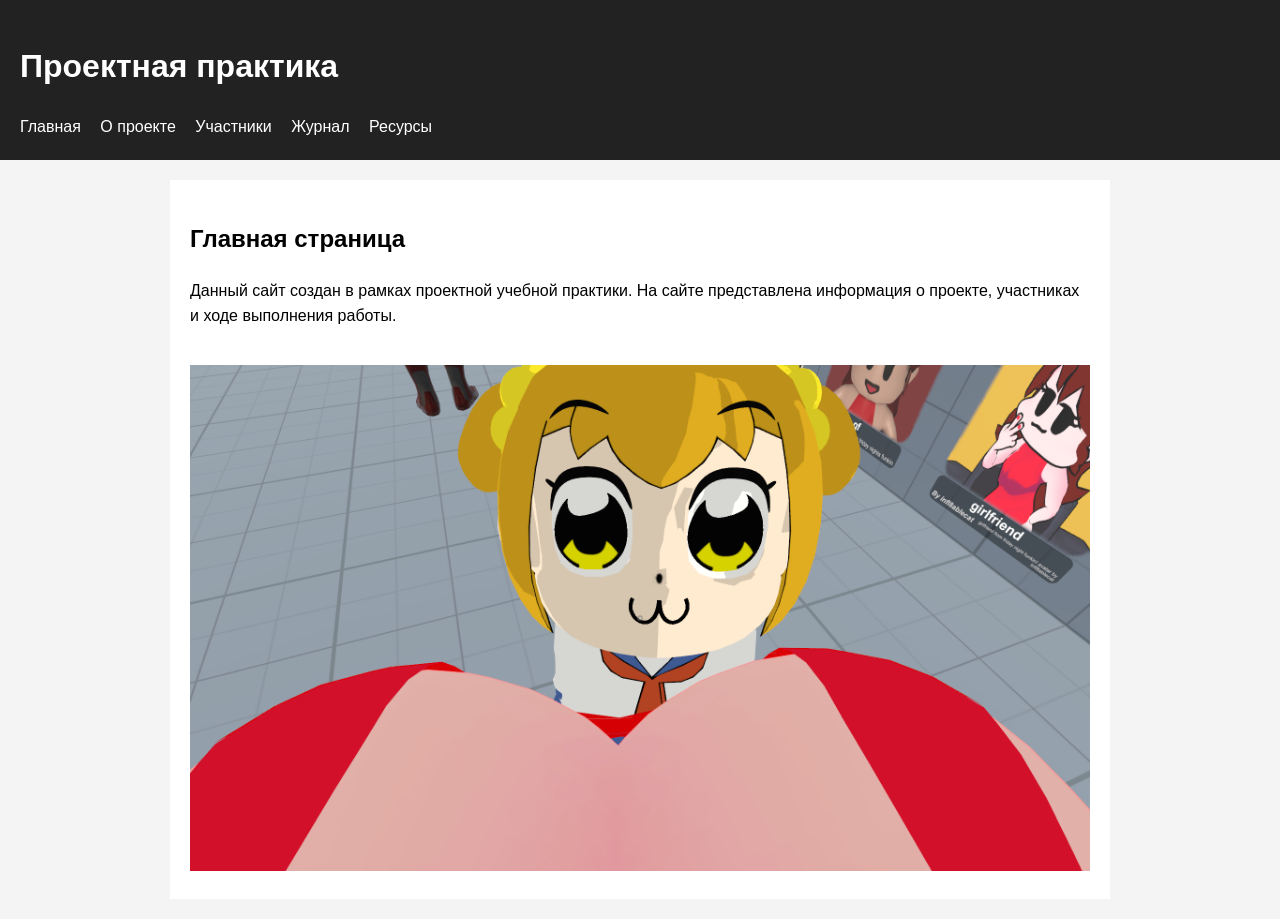
==== index.html @ d44448e4 "created website structure" ====
<!DOCTYPE html>
<html lang="ru">
<head>
    <meta charset="Windows 1251">
    <meta name="viewport" content="width=device-width, initial-scale=1.0">
    <title>��������� ��������</title>
    <link rel="stylesheet" href="style.css">
</head>
<body>

    <header>
        <h1>��������� ��������</h1>

        <nav>
            <a href="index.html">�������</a>
            <a href="about.html">� �������</a>
            <a href="team.html">���������</a>
            <a href="journal.html">������</a>
            <a href="resources.html">�������</a>
        </nav>
    </header>

    <main>
        <h2>������� ��������</h2>

        <p>
            ������ ���� ������ � ������ ��������� ������� ��������.
            �� ����� ������������ ���������� � �������,
            ���������� � ���� ���������� ������.
        </p>

        <img src="images/realpro.png" alt="project image">
    </main>

</body>
</html>
---- style.css ----
body {
    font-family: Arial, sans-serif;
    background-color: #f4f4f4;
    margin: 0;
    padding: 0;
    line-height: 1.6;
}

header {
    background-color: #222;
    color: white;
    padding: 20px;
}

nav {
    margin-top: 10px;
}

    nav a {
        color: white;
        text-decoration: none;
        margin-right: 15px;
    }

main {
    max-width: 900px;
    margin: 20px auto;
    background: white;
    padding: 20px;
}

img {
    width: 100%;
    margin-top: 20px;
}
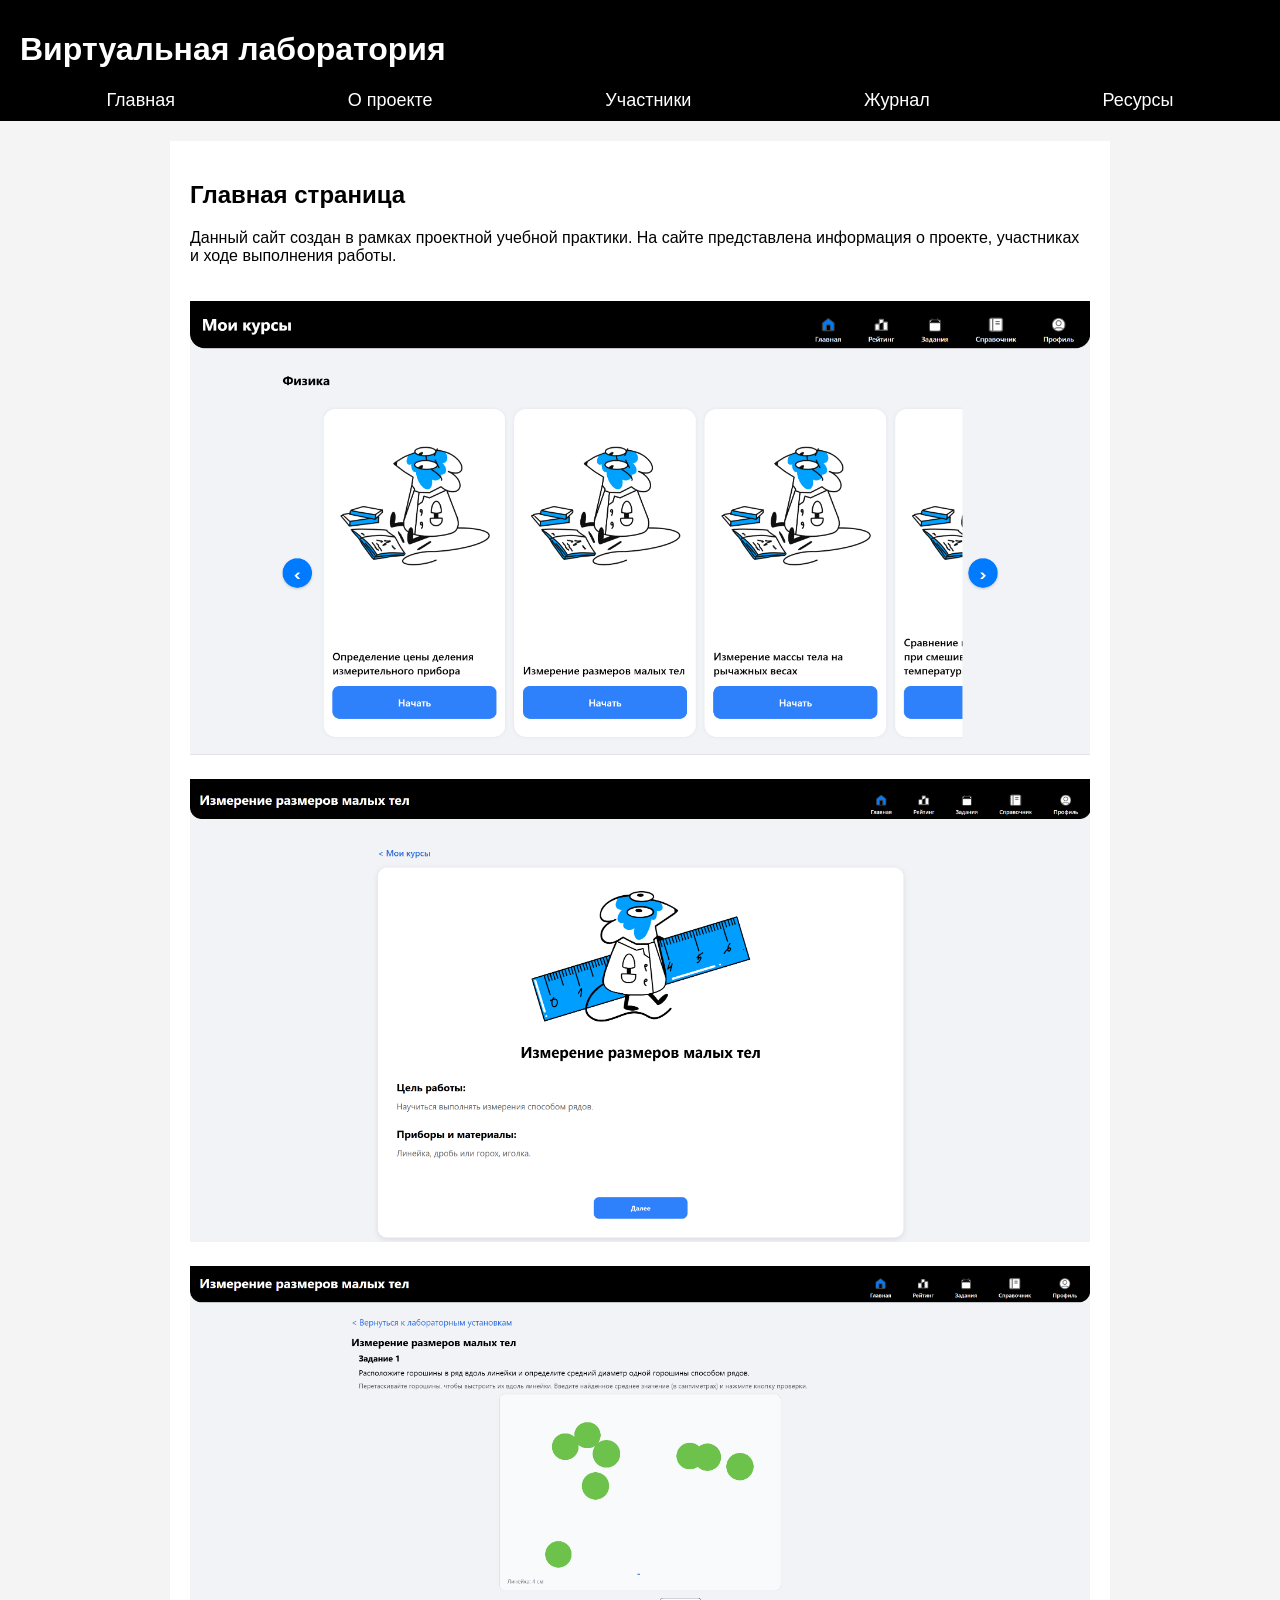
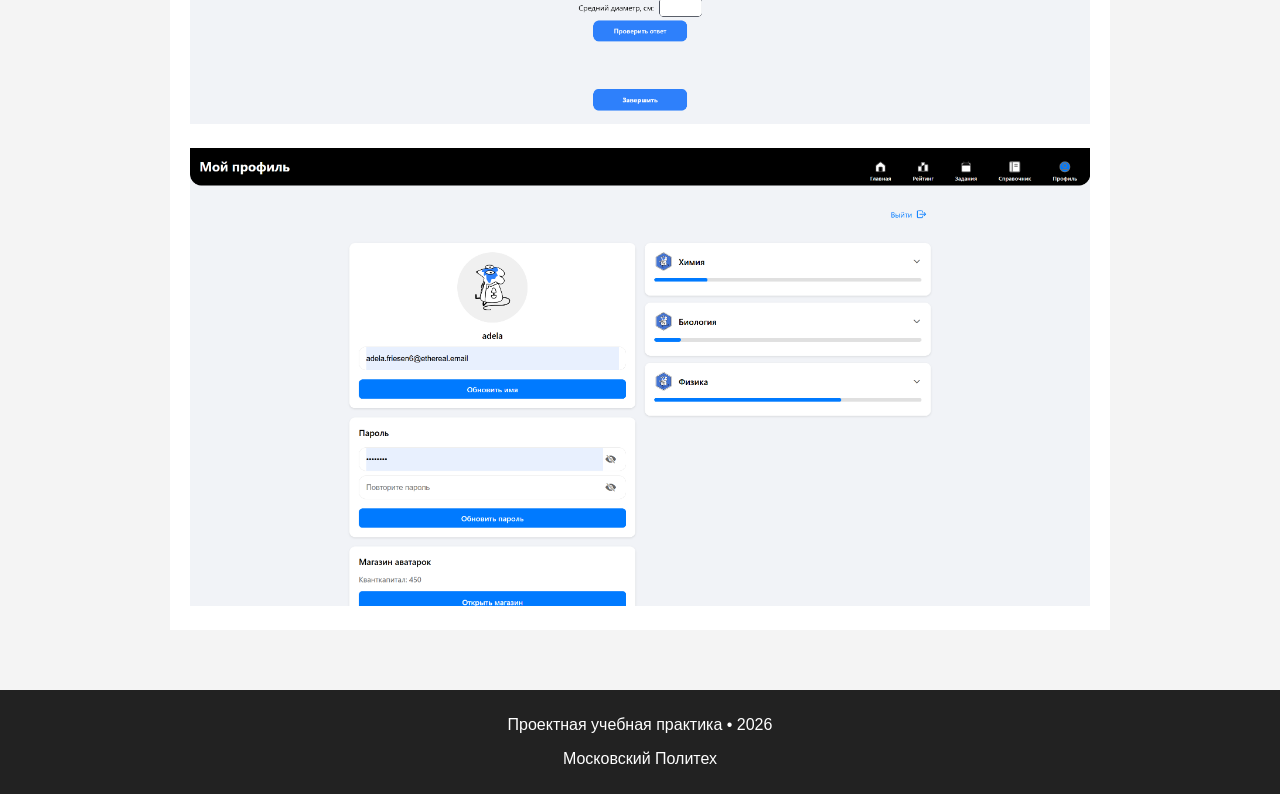
==== commit 0d622b6e: "refresh site info" ====
--- a/index.html
+++ b/index.html
@@ -9,7 +9,7 @@
 <body>
 
     <header>
-        <h1>��������� ��������</h1>
+        <h1>����������� �����������</h1>
 
         <nav>
             <a href="index.html">�������</a>
@@ -29,8 +29,14 @@
             ���������� � ���� ���������� ������.
         </p>
 
-        <img src="images/realpro.png" alt="project image">
+        <img src="images/mainScreen.png" alt="project image">
+        <img src="images/prevScreen.png" alt="project image">
+        <img src="images/labScreen.png" alt="project image">
+        <img src="images/profileScreen.png" alt="project image">
     </main>
-
+    <footer>
+        <p>��������� ������� �������� � 2026</p>
+        <p>���������� �������</p>
+    </footer>
 </body>
 </html>
--- a/style.css
+++ b/style.css
@@ -1,35 +1,53 @@
+html, body {
+    height: 100%;
+    margin: 0;
+}
 body {
+    display: flex;
+    flex-direction: column;
+    background-color: #f4f4f4;
     font-family: Arial, sans-serif;
-    background-color: #f4f4f4;
-    margin: 0;
-    padding: 0;
-    line-height: 1.6;
 }
-
+html {
+    overflow-y: scroll;
+}
 header {
-    background-color: #222;
+    background-color: #000;
     color: white;
-    padding: 20px;
+    padding: 10px 20px;
 }
 
 nav {
-    margin-top: 10px;
+    display: flex;
+    justify-content: space-around;
+    align-items: center;
+    width: 100%;
+    margin-top: 15px;
 }
 
     nav a {
         color: white;
         text-decoration: none;
-        margin-right: 15px;
+        font-size: 18px;
     }
 
 main {
+    flex: 1;
+    width: 100%;
     max-width: 900px;
     margin: 20px auto;
+    padding: 20px;
     background: white;
-    padding: 20px;
 }
 
 img {
     width: 100%;
     margin-top: 20px;
 }
+footer {
+    background-color: #222;
+    color: white;
+    text-align: center;
+    padding: 10px;
+    margin-top: 40px;
+}
